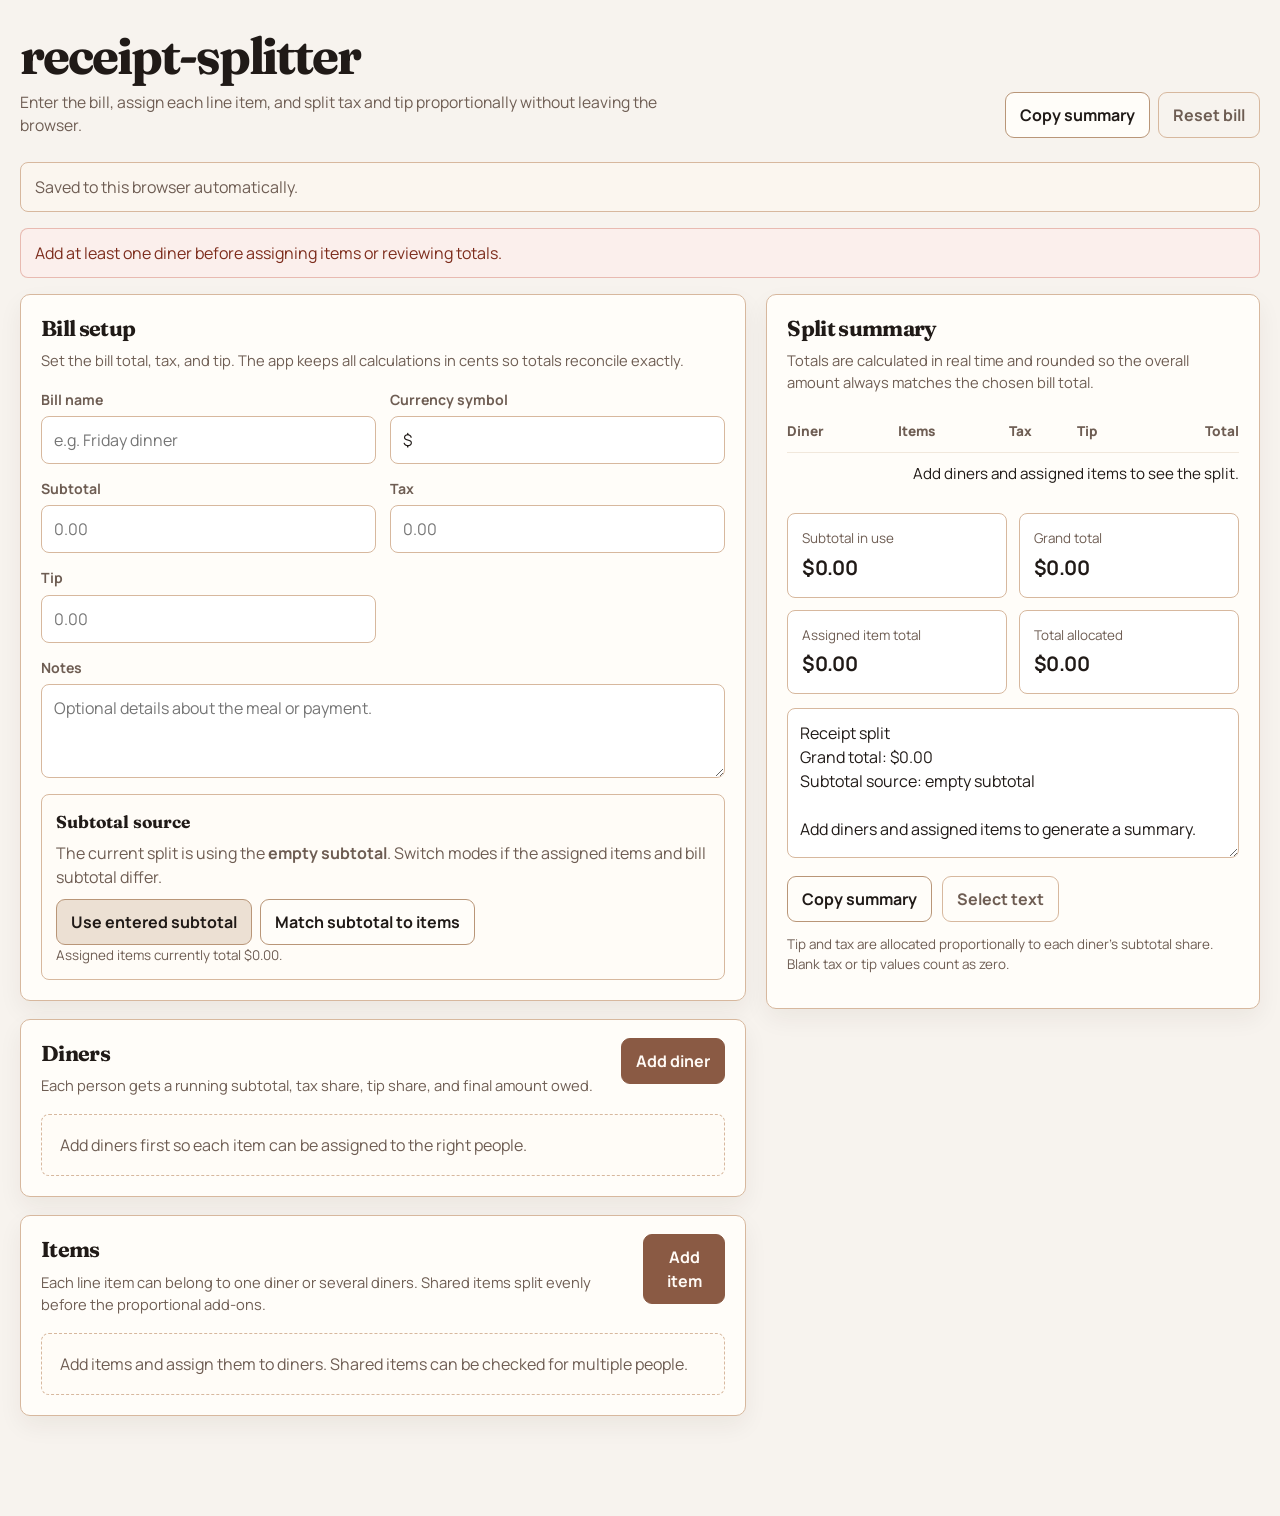
==== index.html @ 8492df39 "Migrate receipt-splitter app from build-lab" ====
<!DOCTYPE html>
<html lang="en">
<head>
  <meta charset="UTF-8">
  <meta name="viewport" content="width=device-width, initial-scale=1.0">
  <title>receipt-splitter</title>
  <meta name="description" content="Split restaurant bills fairly by assigning items, tax, and tip across friends.">
  <link rel="icon" href="data:image/svg+xml,%3Csvg xmlns='http://www.w3.org/2000/svg' viewBox='0 0 64 64'%3E%3Crect width='64' height='64' rx='10' fill='%238a5a44'/%3E%3Cpath d='M18 18h28v8H18zm0 12h28v6H18zm0 10h20v6H18z' fill='%23fffaf5'/%3E%3C/svg%3E">
  <link rel="preconnect" href="https://fonts.googleapis.com">
  <link rel="preconnect" href="https://fonts.gstatic.com" crossorigin>
  <link href="https://fonts.googleapis.com/css2?family=Fraunces:opsz,wght@9..144,600;9..144,700&family=Manrope:wght@400;500;600;700&display=swap" rel="stylesheet">
  <link rel="stylesheet" href="css/style.css">
</head>
<body>
  <div id="app"></div>
  <script src="js/app.js"></script>
</body>
</html>
---- css/style.css ----
:root {
  color-scheme: light;
  --bg: #f7f3ee;
  --surface: #fffdf9;
  --surface-strong: #f1e8dc;
  --text: #201a17;
  --muted: #6e5d53;
  --border: #d7b89e;
  --border-strong: #b99678;
  --accent: #8a5a44;
  --accent-soft: #ece0d3;
  --error: #b8402a;
  --success: #2d6a4f;
  --shadow: 0 10px 25px rgba(51, 35, 24, 0.06);
  --radius: 10px;
  --radius-sm: 8px;
}

* {
  box-sizing: border-box;
}

html,
body {
  margin: 0;
  min-height: 100%;
  background: var(--bg);
  color: var(--text);
  font-family: "Manrope", sans-serif;
}

body {
  line-height: 1.5;
}

button,
input,
textarea {
  font: inherit;
}

button {
  cursor: pointer;
}

a {
  color: inherit;
}

.app-shell {
  max-width: 1380px;
  margin: 0 auto;
  padding: 32px 20px 100px;
  animation: fade-in 320ms ease;
}

.page-header {
  display: flex;
  align-items: flex-end;
  justify-content: space-between;
  gap: 1rem;
  margin-bottom: 24px;
}

.page-header h1 {
  margin: 0;
  font-family: "Fraunces", serif;
  font-size: clamp(2.2rem, 4vw, 3.8rem);
  font-weight: 700;
  letter-spacing: -0.04em;
  line-height: 0.95;
}

.page-header p {
  max-width: 42rem;
  margin: 10px 0 0;
  color: var(--muted);
  font-size: 0.98rem;
}

.page-actions {
  display: flex;
  gap: 0.5rem;
  flex-wrap: wrap;
  justify-content: flex-end;
}

.layout {
  display: grid;
  grid-template-columns: minmax(0, 1.25fr) minmax(360px, 0.85fr);
  gap: 20px;
  align-items: start;
}

.stack {
  display: grid;
  gap: 18px;
}

.panel {
  background: var(--surface);
  border: 1px solid var(--border);
  border-radius: var(--radius);
  box-shadow: var(--shadow);
}

.panel-header {
  display: flex;
  align-items: flex-start;
  justify-content: space-between;
  gap: 0.75rem;
  padding: 18px 20px 0;
}

.panel-header h2,
.panel-header h3 {
  margin: 0;
  font-family: "Fraunces", serif;
  font-size: 1.35rem;
  letter-spacing: -0.03em;
}

.panel-header p {
  margin: 4px 0 0;
  color: var(--muted);
  font-size: 0.92rem;
}

.panel-body {
  padding: 18px 20px 20px;
}

.notice {
  margin-bottom: 16px;
  padding: 12px 14px;
  border-radius: var(--radius-sm);
  border: 1px solid var(--border);
  background: #fbf6ef;
  color: var(--muted);
}

.notice.error {
  border-color: rgba(184, 64, 42, 0.3);
  background: #fbefec;
  color: #7d2d1d;
}

.notice.success {
  border-color: rgba(45, 106, 79, 0.24);
  background: #eef7f2;
  color: #204b38;
}

.split-grid {
  display: grid;
  grid-template-columns: repeat(2, minmax(0, 1fr));
  gap: 14px;
}

.field {
  display: grid;
  gap: 6px;
}

.field label {
  font-size: 0.88rem;
  font-weight: 700;
  color: var(--muted);
}

.field input,
.field textarea {
  width: 100%;
  border: 1px solid var(--border);
  border-radius: var(--radius-sm);
  padding: 11px 12px;
  background: #fff;
  color: var(--text);
  transition: border-color 140ms ease, box-shadow 140ms ease, background-color 140ms ease;
}

.field input:focus,
.field textarea:focus {
  outline: none;
  border-color: var(--accent);
  box-shadow: 0 0 0 3px rgba(138, 90, 68, 0.12);
}

.field input.invalid,
.field textarea.invalid {
  border-color: var(--error);
  background: #fff8f6;
}

.field textarea {
  min-height: 94px;
  resize: vertical;
}

.button-row {
  display: flex;
  gap: 10px;
  flex-wrap: wrap;
}

.button,
.button-secondary,
.button-ghost {
  border-radius: 9px;
  border: 1px solid var(--border-strong);
  padding: 10px 14px;
  font-weight: 700;
  transition: background-color 120ms ease, color 120ms ease, border-color 120ms ease;
}

.button {
  background: var(--accent);
  color: #fffaf5;
  border-color: var(--accent);
}

.button:hover,
.button:focus-visible {
  background: #6f4633;
}

.button-secondary {
  background: var(--surface);
  color: var(--text);
}

.button-secondary:hover,
.button-secondary:focus-visible,
.button-secondary.is-active {
  background: var(--accent-soft);
}

.button-ghost {
  background: transparent;
  color: var(--muted);
  border-color: var(--border);
}

.button-ghost:hover,
.button-ghost:focus-visible {
  color: var(--text);
  border-color: var(--border-strong);
}

.empty-state {
  padding: 18px;
  border: 1px dashed var(--border);
  border-radius: var(--radius-sm);
  color: var(--muted);
  background: #fffcf7;
}

.list {
  display: grid;
  gap: 12px;
}

.diner-row,
.item-card {
  border: 1px solid var(--border);
  border-radius: var(--radius-sm);
  background: #fff;
}

.diner-row {
  display: grid;
  grid-template-columns: minmax(0, 1fr) auto;
  gap: 12px;
  padding: 12px;
  align-items: center;
}

.item-card {
  padding: 14px;
  display: grid;
  gap: 12px;
}

.item-top {
  display: grid;
  grid-template-columns: minmax(0, 1.7fr) 110px 88px auto;
  gap: 10px;
  align-items: end;
}

.item-assignments {
  border-top: 1px solid var(--surface-strong);
  padding-top: 12px;
}

.check-grid {
  display: flex;
  flex-wrap: wrap;
  gap: 8px;
}

.check-chip {
  display: inline-flex;
  align-items: center;
  gap: 6px;
  padding: 8px 10px;
  border: 1px solid var(--border);
  border-radius: 999px;
  background: #fffdf9;
  color: var(--text);
}

.check-chip input {
  margin: 0;
}

.item-meta {
  display: flex;
  justify-content: space-between;
  gap: 12px;
  flex-wrap: wrap;
  color: var(--muted);
  font-size: 0.9rem;
}

.summary-table {
  width: 100%;
  border-collapse: collapse;
  font-size: 0.95rem;
}

.summary-table th,
.summary-table td {
  padding: 10px 0;
  border-bottom: 1px solid var(--surface-strong);
  text-align: left;
  vertical-align: top;
}

.summary-table th {
  color: var(--muted);
  font-size: 0.85rem;
  font-weight: 800;
}

.summary-table td:last-child,
.summary-table th:last-child {
  text-align: right;
}

.summary-table tbody tr:last-child td {
  border-bottom: none;
}

.person-breakdown {
  margin-top: 4px;
  color: var(--muted);
  font-size: 0.83rem;
}

.totals-strip {
  display: grid;
  grid-template-columns: repeat(2, minmax(0, 1fr));
  gap: 12px;
  margin-top: 18px;
}

.metric {
  padding: 14px;
  border: 1px solid var(--border);
  border-radius: var(--radius-sm);
  background: #fff;
}

.metric span {
  display: block;
  color: var(--muted);
  font-size: 0.84rem;
  margin-bottom: 4px;
}

.metric strong {
  font-size: 1.25rem;
  letter-spacing: -0.03em;
}

.reconciliation {
  margin-top: 16px;
  padding: 14px;
  border-radius: var(--radius-sm);
  border: 1px solid var(--border);
  background: #fffcf7;
}

.reconciliation h3 {
  margin: 0 0 6px;
  font-family: "Fraunces", serif;
  font-size: 1.08rem;
}

.reconciliation p {
  margin: 0;
  color: var(--muted);
}

.segmented {
  margin-top: 10px;
  display: flex;
  gap: 8px;
  flex-wrap: wrap;
}

.summary-output {
  width: 100%;
  min-height: 150px;
  margin-top: 14px;
  padding: 12px;
  border: 1px solid var(--border);
  border-radius: var(--radius-sm);
  background: #fff;
  color: var(--text);
  resize: vertical;
}

.sticky-total {
  display: none;
}

.footer-note,
.status-inline {
  margin-top: 12px;
  color: var(--muted);
  font-size: 0.84rem;
}

.error-text {
  color: var(--error);
  font-size: 0.84rem;
}

@keyframes fade-in {
  from {
    opacity: 0;
    transform: translateY(8px);
  }

  to {
    opacity: 1;
    transform: translateY(0);
  }
}

@media (max-width: 1080px) {
  .layout {
    grid-template-columns: 1fr;
  }

  .page-header {
    align-items: flex-start;
    flex-direction: column;
  }

  .page-actions {
    justify-content: flex-start;
  }
}

@media (max-width: 780px) {
  .app-shell {
    padding: 22px 16px 120px;
  }

  .split-grid,
  .item-top,
  .totals-strip {
    grid-template-columns: 1fr;
  }

  .diner-row {
    grid-template-columns: 1fr;
  }

  .panel-header,
  .panel-body {
    padding-left: 16px;
    padding-right: 16px;
  }

  .sticky-total {
    display: flex;
    justify-content: space-between;
    align-items: center;
    gap: 12px;
    position: fixed;
    left: 12px;
    right: 12px;
    bottom: 12px;
    padding: 12px 14px;
    border-radius: 10px;
    background: rgba(32, 26, 23, 0.95);
    color: #fffaf5;
    box-shadow: 0 16px 32px rgba(32, 26, 23, 0.18);
    z-index: 30;
  }

  .sticky-total span {
    display: block;
    font-size: 0.82rem;
    color: rgba(255, 250, 245, 0.72);
  }

  .sticky-total strong {
    font-size: 1.05rem;
  }
}
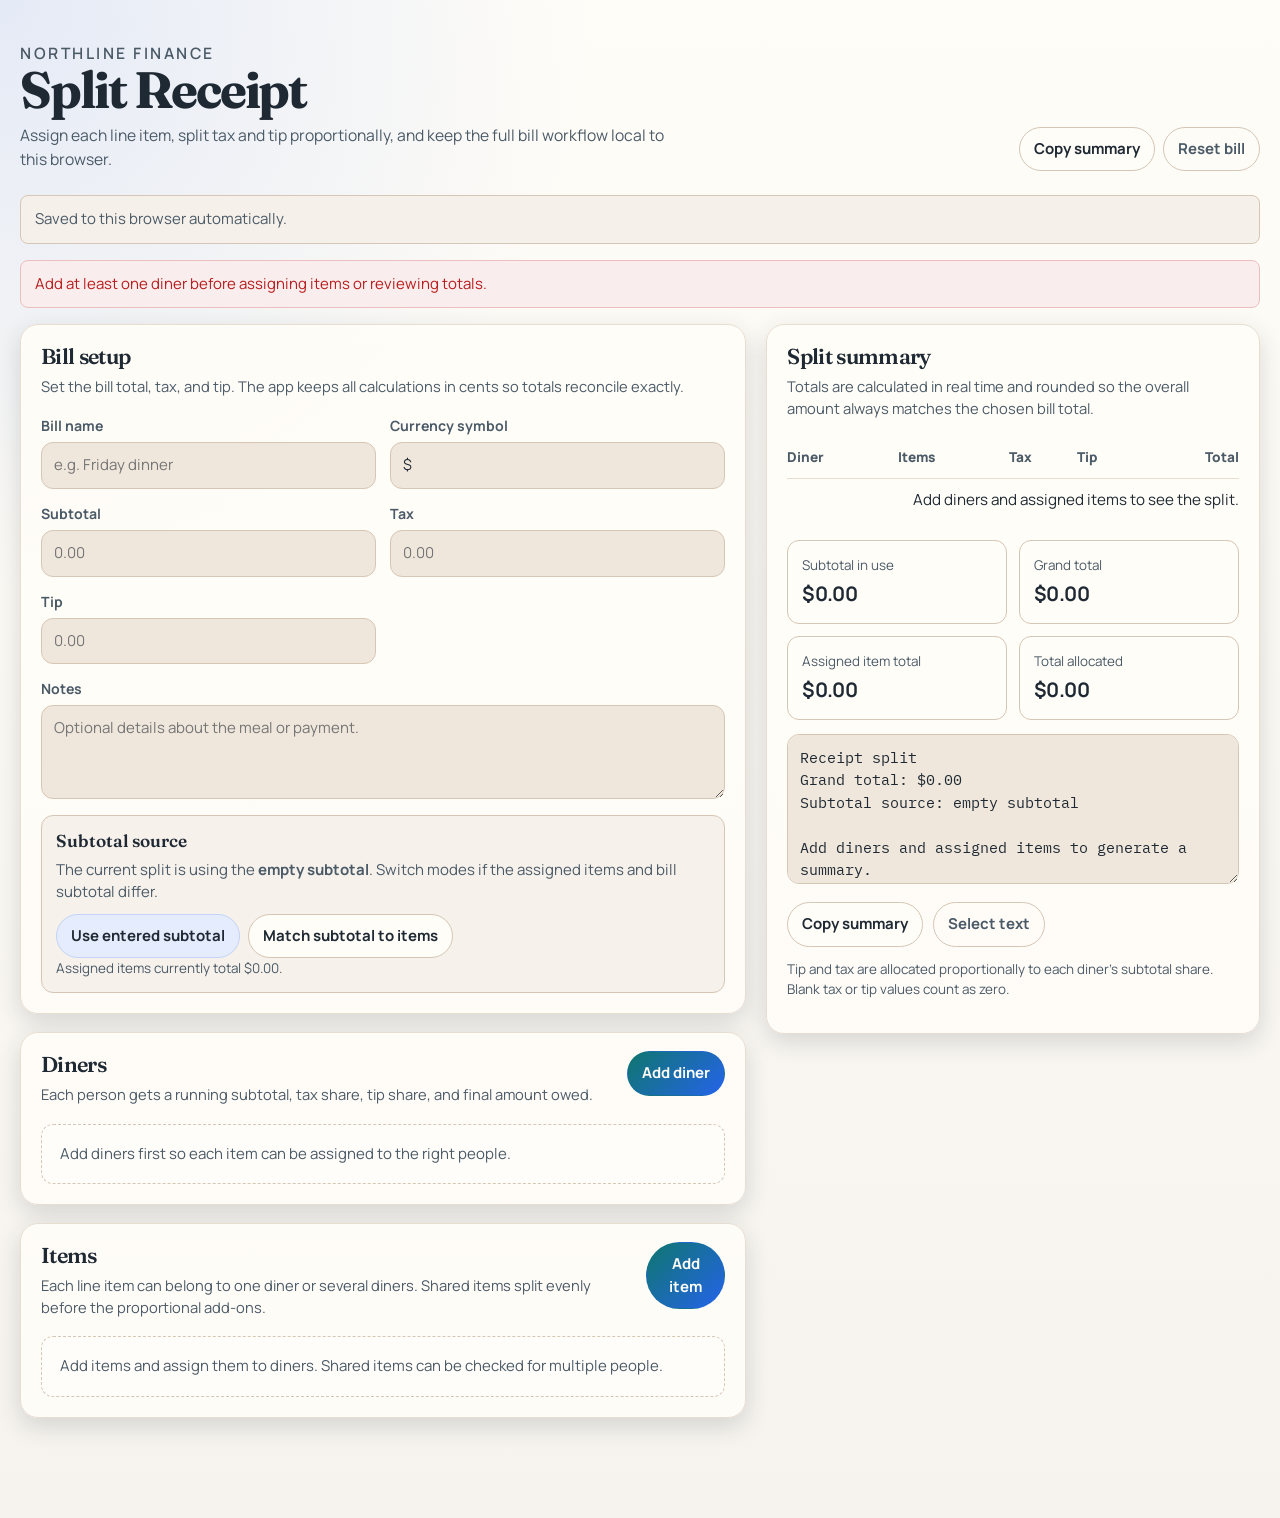
==== commit f3b0bedc: "Apply Northline rebrand foundation" ====
--- a/index.html
+++ b/index.html
@@ -3,12 +3,13 @@
 <head>
   <meta charset="UTF-8">
   <meta name="viewport" content="width=device-width, initial-scale=1.0">
-  <title>receipt-splitter</title>
-  <meta name="description" content="Split restaurant bills fairly by assigning items, tax, and tip across friends.">
-  <link rel="icon" href="data:image/svg+xml,%3Csvg xmlns='http://www.w3.org/2000/svg' viewBox='0 0 64 64'%3E%3Crect width='64' height='64' rx='10' fill='%238a5a44'/%3E%3Cpath d='M18 18h28v8H18zm0 12h28v6H18zm0 10h20v6H18z' fill='%23fffaf5'/%3E%3C/svg%3E">
+  <title>Split Receipt | Northline</title>
+  <meta name="description" content="Split restaurant bills fairly with a local-first Northline workspace for assigning items, tax, and tip.">
+  <link rel="icon" type="image/png" href="./favicon.png">
   <link rel="preconnect" href="https://fonts.googleapis.com">
   <link rel="preconnect" href="https://fonts.gstatic.com" crossorigin>
-  <link href="https://fonts.googleapis.com/css2?family=Fraunces:opsz,wght@9..144,600;9..144,700&family=Manrope:wght@400;500;600;700&display=swap" rel="stylesheet">
+  <link href="https://fonts.googleapis.com/css2?family=Fraunces:wght@500;600;700&family=IBM+Plex+Mono:wght@400;500;600&family=Manrope:wght@400;500;600;700&display=swap" rel="stylesheet">
+  <link rel="stylesheet" href="shared/tokens.css">
   <link rel="stylesheet" href="css/style.css">
 </head>
 <body>
--- a/shared/tokens.css
+++ b/shared/tokens.css
@@ -0,0 +1,167 @@
+:root {
+  /* Brand colors */
+  --color-brand-primary: #2563eb;
+  --color-brand-secondary: #0f766e;
+  --color-brand-accent: #f97316;
+
+  /* Surfaces */
+  --color-surface-base: #f6f3ee;
+  --color-surface-raised: #fffdf8;
+  --color-surface-sunken: #efe7dc;
+  --color-surface-overlay: rgba(255, 253, 248, 0.94);
+
+  /* Text */
+  --color-text-primary: #1f2933;
+  --color-text-secondary: #4b5a67;
+  --color-text-muted: #73808c;
+  --color-text-inverse: #fffdf8;
+
+  /* Borders */
+  --color-border-subtle: #e7ddd1;
+  --color-border-default: #d6c6b5;
+  --color-border-strong: #b59f88;
+
+  /* Feedback */
+  --color-status-success: #15803d;
+  --color-status-warning: #b45309;
+  --color-status-error: #b91c1c;
+  --color-status-info: #1d4ed8;
+
+  /* Typography */
+  --font-display: "Fraunces", serif;
+  --font-body: "Manrope", sans-serif;
+  --font-mono: "IBM Plex Mono", monospace;
+
+  --font-size-xs: 11px;
+  --font-size-sm: 13px;
+  --font-size-base: 15px;
+  --font-size-md: 17px;
+  --font-size-lg: 20px;
+  --font-size-xl: 24px;
+  --font-size-2xl: 30px;
+
+  --font-weight-regular: 400;
+  --font-weight-medium: 500;
+  --font-weight-bold: 600;
+
+  --line-height-tight: 1.3;
+  --line-height-normal: 1.6;
+  --line-height-loose: 1.9;
+
+  /* Spacing scale */
+  --space-1: 4px;
+  --space-2: 8px;
+  --space-3: 12px;
+  --space-4: 16px;
+  --space-5: 20px;
+  --space-6: 24px;
+  --space-8: 32px;
+  --space-10: 40px;
+  --space-12: 48px;
+  --space-16: 64px;
+
+  /* Shape */
+  --radius-sm: 4px;
+  --radius-md: 8px;
+  --radius-lg: 12px;
+  --radius-xl: 16px;
+  --radius-full: 9999px;
+
+  /* Elevation */
+  --shadow-sm: 0 1px 2px rgba(31, 41, 51, 0.08);
+  --shadow-md: 0 4px 12px rgba(31, 41, 51, 0.12);
+  --shadow-lg: 0 8px 24px rgba(31, 41, 51, 0.16);
+
+  /* Motion */
+  --duration-fast: 120ms;
+  --duration-normal: 220ms;
+  --duration-slow: 360ms;
+  --ease-default: cubic-bezier(0.4, 0, 0.2, 1);
+  --ease-spring: cubic-bezier(0.34, 1.56, 0.64, 1);
+
+  color-scheme: light;
+}
+
+html {
+  scroll-behavior: smooth;
+}
+
+body {
+  margin: 0;
+  background: var(--color-surface-base);
+  color: var(--color-text-primary);
+  font-family: var(--font-body);
+  font-size: var(--font-size-base);
+  font-weight: var(--font-weight-regular);
+  line-height: var(--line-height-normal);
+  text-rendering: optimizeLegibility;
+  -webkit-font-smoothing: antialiased;
+  -moz-osx-font-smoothing: grayscale;
+}
+
+*,
+*::before,
+*::after {
+  box-sizing: border-box;
+}
+
+button,
+input,
+select,
+textarea {
+  font: inherit;
+}
+
+h1,
+h2,
+h3,
+h4,
+h5,
+h6 {
+  margin: 0;
+  font-family: var(--font-display);
+  font-weight: var(--font-weight-bold);
+  line-height: var(--line-height-tight);
+  color: var(--color-text-primary);
+}
+
+code,
+pre,
+kbd,
+samp {
+  font-family: var(--font-mono);
+}
+
+a {
+  color: var(--color-brand-primary);
+  text-decoration-thickness: 1px;
+  text-underline-offset: 0.16em;
+}
+
+a:hover {
+  color: var(--color-brand-secondary);
+}
+
+:focus-visible {
+  outline: 3px solid color-mix(in srgb, var(--color-brand-accent) 60%, white);
+  outline-offset: 2px;
+}
+
+::selection {
+  background: color-mix(in srgb, var(--color-brand-accent) 22%, white);
+  color: var(--color-text-primary);
+}
+
+@media (prefers-reduced-motion: reduce) {
+  html {
+    scroll-behavior: auto;
+  }
+
+  *,
+  *::before,
+  *::after {
+    animation-duration: 0.01ms !important;
+    animation-iteration-count: 1 !important;
+    transition-duration: 0.01ms !important;
+  }
+}
--- a/css/style.css
+++ b/css/style.css
@@ -1,21 +1,3 @@
-:root {
-  color-scheme: light;
-  --bg: #f7f3ee;
-  --surface: #fffdf9;
-  --surface-strong: #f1e8dc;
-  --text: #201a17;
-  --muted: #6e5d53;
-  --border: #d7b89e;
-  --border-strong: #b99678;
-  --accent: #8a5a44;
-  --accent-soft: #ece0d3;
-  --error: #b8402a;
-  --success: #2d6a4f;
-  --shadow: 0 10px 25px rgba(51, 35, 24, 0.06);
-  --radius: 10px;
-  --radius-sm: 8px;
-}
-
 * {
   box-sizing: border-box;
 }
@@ -24,9 +6,11 @@
 body {
   margin: 0;
   min-height: 100%;
-  background: var(--bg);
-  color: var(--text);
-  font-family: "Manrope", sans-serif;
+  background:
+    radial-gradient(circle at top left, rgba(37, 99, 235, 0.12), transparent 30%),
+    linear-gradient(180deg, #fffdf8 0%, var(--color-surface-base) 100%);
+  color: var(--color-text-primary);
+  font-family: var(--font-body);
 }
 
 body {
@@ -62,9 +46,18 @@
   margin-bottom: 24px;
 }
 
+.eyebrow {
+  margin: 0 0 8px;
+  text-transform: uppercase;
+  letter-spacing: 0.16em;
+  font-size: var(--font-size-xs);
+  font-weight: var(--font-weight-bold);
+  color: var(--color-brand-secondary);
+}
+
 .page-header h1 {
   margin: 0;
-  font-family: "Fraunces", serif;
+  font-family: var(--font-display);
   font-size: clamp(2.2rem, 4vw, 3.8rem);
   font-weight: 700;
   letter-spacing: -0.04em;
@@ -74,7 +67,7 @@
 .page-header p {
   max-width: 42rem;
   margin: 10px 0 0;
-  color: var(--muted);
+  color: var(--color-text-secondary);
   font-size: 0.98rem;
 }
 
@@ -98,10 +91,10 @@
 }
 
 .panel {
-  background: var(--surface);
-  border: 1px solid var(--border);
-  border-radius: var(--radius);
-  box-shadow: var(--shadow);
+  background: color-mix(in srgb, var(--color-surface-raised) 94%, transparent);
+  border: 1px solid var(--color-border-subtle);
+  border-radius: calc(var(--radius-xl) + 2px);
+  box-shadow: var(--shadow-lg);
 }
 
 .panel-header {
@@ -115,14 +108,14 @@
 .panel-header h2,
 .panel-header h3 {
   margin: 0;
-  font-family: "Fraunces", serif;
+  font-family: var(--font-display);
   font-size: 1.35rem;
   letter-spacing: -0.03em;
 }
 
 .panel-header p {
   margin: 4px 0 0;
-  color: var(--muted);
+  color: var(--color-text-secondary);
   font-size: 0.92rem;
 }
 
@@ -133,22 +126,22 @@
 .notice {
   margin-bottom: 16px;
   padding: 12px 14px;
-  border-radius: var(--radius-sm);
-  border: 1px solid var(--border);
-  background: #fbf6ef;
-  color: var(--muted);
+  border-radius: var(--radius-md);
+  border: 1px solid var(--color-border-default);
+  background: color-mix(in srgb, var(--color-surface-sunken) 60%, white);
+  color: var(--color-text-secondary);
 }
 
 .notice.error {
-  border-color: rgba(184, 64, 42, 0.3);
-  background: #fbefec;
-  color: #7d2d1d;
+  border-color: color-mix(in srgb, var(--color-status-error) 28%, white);
+  background: color-mix(in srgb, var(--color-status-error) 8%, white);
+  color: var(--color-status-error);
 }
 
 .notice.success {
-  border-color: rgba(45, 106, 79, 0.24);
-  background: #eef7f2;
-  color: #204b38;
+  border-color: color-mix(in srgb, var(--color-status-success) 28%, white);
+  background: color-mix(in srgb, var(--color-status-success) 8%, white);
+  color: var(--color-status-success);
 }
 
 .split-grid {
@@ -165,31 +158,31 @@
 .field label {
   font-size: 0.88rem;
   font-weight: 700;
-  color: var(--muted);
+  color: var(--color-text-secondary);
 }
 
 .field input,
 .field textarea {
   width: 100%;
-  border: 1px solid var(--border);
-  border-radius: var(--radius-sm);
+  border: 1px solid var(--color-border-default);
+  border-radius: var(--radius-lg);
   padding: 11px 12px;
-  background: #fff;
-  color: var(--text);
+  background: var(--color-surface-sunken);
+  color: var(--color-text-primary);
   transition: border-color 140ms ease, box-shadow 140ms ease, background-color 140ms ease;
 }
 
 .field input:focus,
 .field textarea:focus {
   outline: none;
-  border-color: var(--accent);
-  box-shadow: 0 0 0 3px rgba(138, 90, 68, 0.12);
+  border-color: var(--color-brand-primary);
+  box-shadow: 0 0 0 3px color-mix(in srgb, var(--color-brand-accent) 18%, white);
 }
 
 .field input.invalid,
 .field textarea.invalid {
-  border-color: var(--error);
-  background: #fff8f6;
+  border-color: var(--color-status-error);
+  background: color-mix(in srgb, var(--color-status-error) 6%, white);
 }
 
 .field textarea {
@@ -206,53 +199,54 @@
 .button,
 .button-secondary,
 .button-ghost {
-  border-radius: 9px;
-  border: 1px solid var(--border-strong);
+  border-radius: var(--radius-full);
+  border: 1px solid var(--color-border-default);
   padding: 10px 14px;
   font-weight: 700;
   transition: background-color 120ms ease, color 120ms ease, border-color 120ms ease;
 }
 
 .button {
-  background: var(--accent);
-  color: #fffaf5;
-  border-color: var(--accent);
+  background: linear-gradient(135deg, var(--color-brand-secondary) 0%, var(--color-brand-primary) 100%);
+  color: var(--color-text-inverse);
+  border-color: transparent;
 }
 
 .button:hover,
 .button:focus-visible {
-  background: #6f4633;
+  background: linear-gradient(135deg, var(--color-brand-secondary) 0%, var(--color-brand-primary) 100%);
 }
 
 .button-secondary {
-  background: var(--surface);
-  color: var(--text);
+  background: var(--color-surface-raised);
+  color: var(--color-text-primary);
 }
 
 .button-secondary:hover,
 .button-secondary:focus-visible,
 .button-secondary.is-active {
-  background: var(--accent-soft);
+  background: color-mix(in srgb, var(--color-brand-primary) 12%, white);
+  border-color: color-mix(in srgb, var(--color-brand-primary) 28%, white);
 }
 
 .button-ghost {
   background: transparent;
-  color: var(--muted);
-  border-color: var(--border);
+  color: var(--color-text-secondary);
+  border-color: var(--color-border-default);
 }
 
 .button-ghost:hover,
 .button-ghost:focus-visible {
-  color: var(--text);
-  border-color: var(--border-strong);
+  color: var(--color-text-primary);
+  border-color: var(--color-border-strong);
 }
 
 .empty-state {
   padding: 18px;
-  border: 1px dashed var(--border);
-  border-radius: var(--radius-sm);
-  color: var(--muted);
-  background: #fffcf7;
+  border: 1px dashed var(--color-border-default);
+  border-radius: var(--radius-lg);
+  color: var(--color-text-secondary);
+  background: color-mix(in srgb, var(--color-surface-raised) 86%, white);
 }
 
 .list {
@@ -262,9 +256,9 @@
 
 .diner-row,
 .item-card {
-  border: 1px solid var(--border);
-  border-radius: var(--radius-sm);
-  background: #fff;
+  border: 1px solid var(--color-border-default);
+  border-radius: var(--radius-lg);
+  background: var(--color-surface-raised);
 }
 
 .diner-row {
@@ -289,7 +283,7 @@
 }
 
 .item-assignments {
-  border-top: 1px solid var(--surface-strong);
+  border-top: 1px solid var(--color-border-subtle);
   padding-top: 12px;
 }
 
@@ -304,10 +298,10 @@
   align-items: center;
   gap: 6px;
   padding: 8px 10px;
-  border: 1px solid var(--border);
+  border: 1px solid var(--color-border-default);
   border-radius: 999px;
-  background: #fffdf9;
-  color: var(--text);
+  background: color-mix(in srgb, var(--color-surface-raised) 85%, white);
+  color: var(--color-text-primary);
 }
 
 .check-chip input {
@@ -319,7 +313,7 @@
   justify-content: space-between;
   gap: 12px;
   flex-wrap: wrap;
-  color: var(--muted);
+  color: var(--color-text-secondary);
   font-size: 0.9rem;
 }
 
@@ -332,13 +326,13 @@
 .summary-table th,
 .summary-table td {
   padding: 10px 0;
-  border-bottom: 1px solid var(--surface-strong);
+  border-bottom: 1px solid var(--color-border-subtle);
   text-align: left;
   vertical-align: top;
 }
 
 .summary-table th {
-  color: var(--muted);
+  color: var(--color-text-secondary);
   font-size: 0.85rem;
   font-weight: 800;
 }
@@ -354,7 +348,7 @@
 
 .person-breakdown {
   margin-top: 4px;
-  color: var(--muted);
+  color: var(--color-text-secondary);
   font-size: 0.83rem;
 }
 
@@ -367,14 +361,14 @@
 
 .metric {
   padding: 14px;
-  border: 1px solid var(--border);
-  border-radius: var(--radius-sm);
-  background: #fff;
+  border: 1px solid var(--color-border-default);
+  border-radius: var(--radius-lg);
+  background: var(--color-surface-raised);
 }
 
 .metric span {
   display: block;
-  color: var(--muted);
+  color: var(--color-text-secondary);
   font-size: 0.84rem;
   margin-bottom: 4px;
 }
@@ -387,20 +381,20 @@
 .reconciliation {
   margin-top: 16px;
   padding: 14px;
-  border-radius: var(--radius-sm);
-  border: 1px solid var(--border);
-  background: #fffcf7;
+  border-radius: var(--radius-lg);
+  border: 1px solid var(--color-border-default);
+  background: color-mix(in srgb, var(--color-surface-sunken) 58%, white);
 }
 
 .reconciliation h3 {
   margin: 0 0 6px;
-  font-family: "Fraunces", serif;
+  font-family: var(--font-display);
   font-size: 1.08rem;
 }
 
 .reconciliation p {
   margin: 0;
-  color: var(--muted);
+  color: var(--color-text-secondary);
 }
 
 .segmented {
@@ -415,10 +409,11 @@
   min-height: 150px;
   margin-top: 14px;
   padding: 12px;
-  border: 1px solid var(--border);
-  border-radius: var(--radius-sm);
-  background: #fff;
-  color: var(--text);
+  border: 1px solid var(--color-border-default);
+  border-radius: var(--radius-lg);
+  background: var(--color-surface-sunken);
+  color: var(--color-text-primary);
+  font-family: var(--font-mono);
   resize: vertical;
 }
 
@@ -429,12 +424,12 @@
 .footer-note,
 .status-inline {
   margin-top: 12px;
-  color: var(--muted);
+  color: var(--color-text-secondary);
   font-size: 0.84rem;
 }
 
 .error-text {
-  color: var(--error);
+  color: var(--color-status-error);
   font-size: 0.84rem;
 }
 
@@ -497,16 +492,16 @@
     bottom: 12px;
     padding: 12px 14px;
     border-radius: 10px;
-    background: rgba(32, 26, 23, 0.95);
-    color: #fffaf5;
-    box-shadow: 0 16px 32px rgba(32, 26, 23, 0.18);
+    background: rgba(31, 41, 51, 0.92);
+    color: var(--color-text-inverse);
+    box-shadow: var(--shadow-lg);
     z-index: 30;
   }
 
   .sticky-total span {
     display: block;
     font-size: 0.82rem;
-    color: rgba(255, 250, 245, 0.72);
+    color: rgba(255, 253, 248, 0.72);
   }
 
   .sticky-total strong {
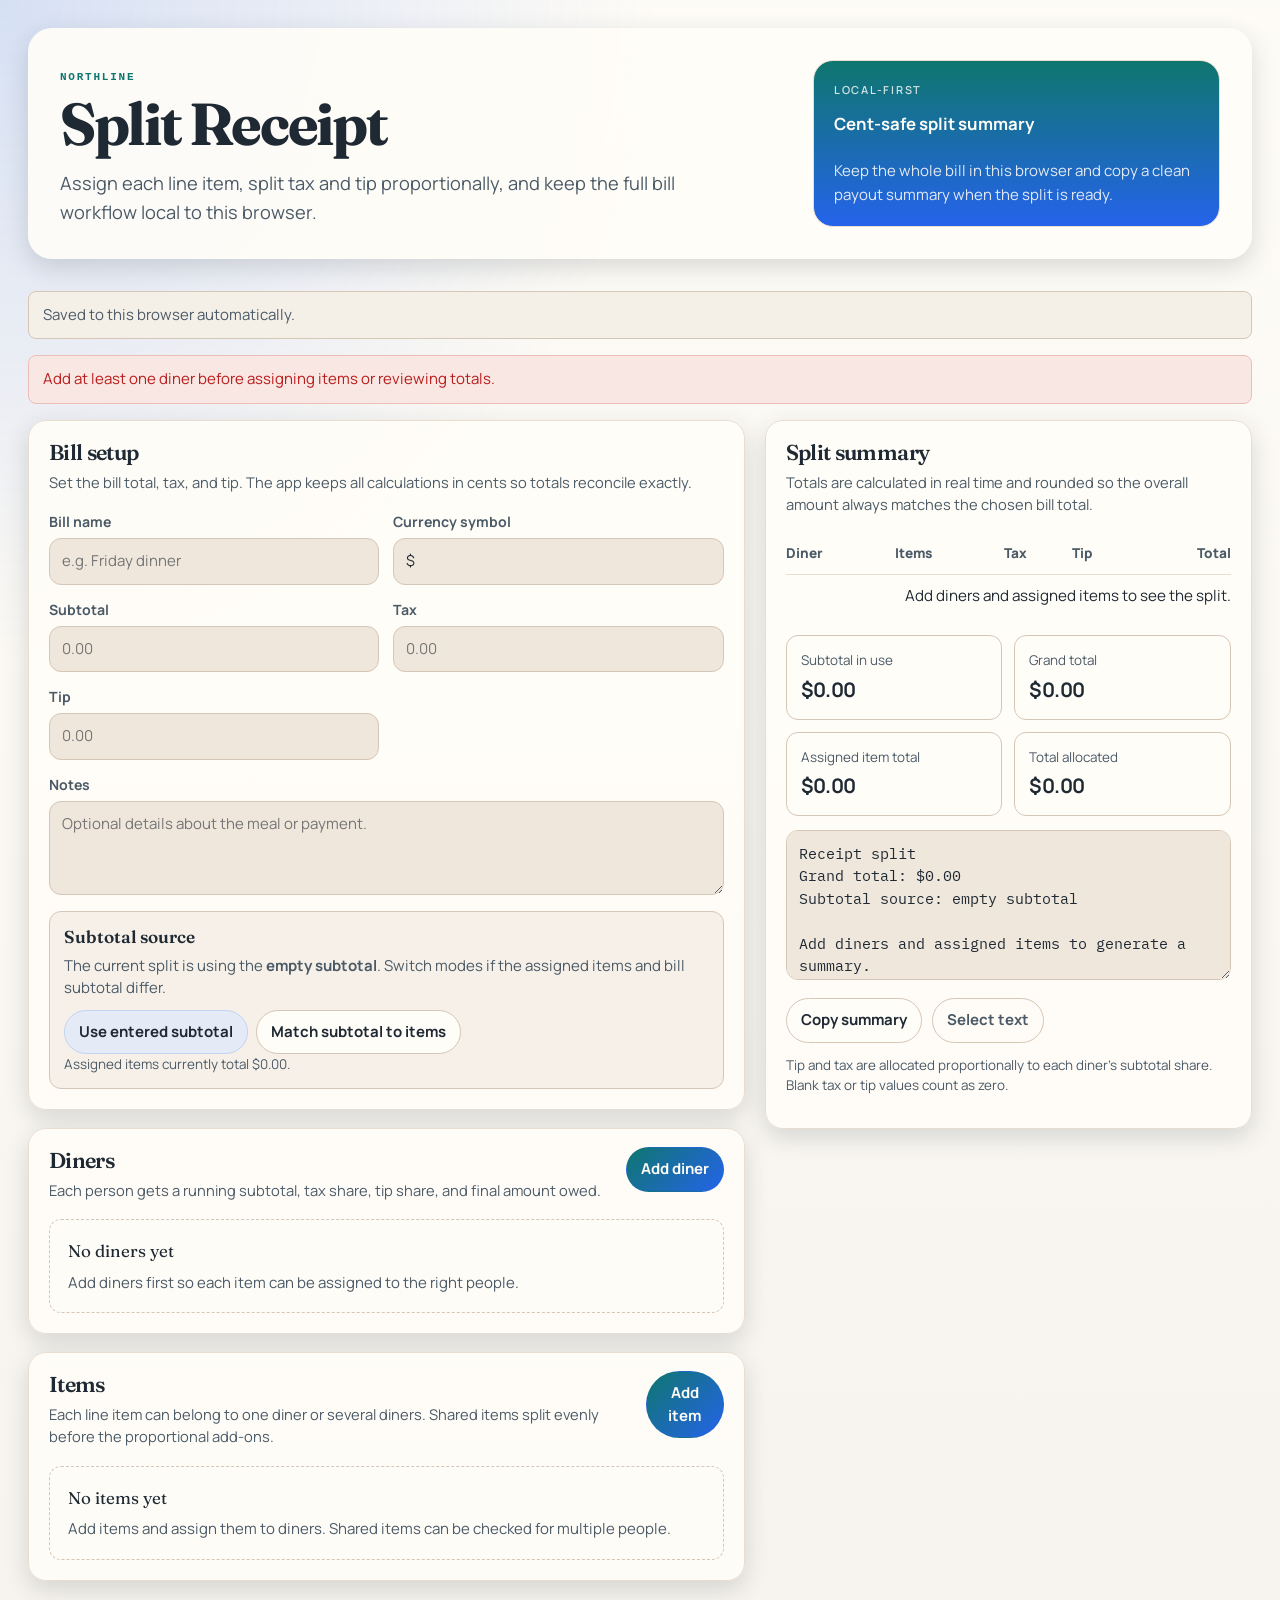
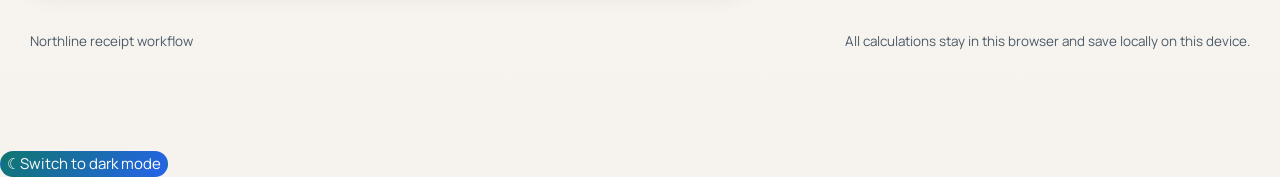
==== commit df52024c: "Standardize Northline UI shell contract across pages" ====
--- a/index.html
+++ b/index.html
@@ -10,6 +10,9 @@
   <link rel="preconnect" href="https://fonts.gstatic.com" crossorigin>
   <link href="https://fonts.googleapis.com/css2?family=Fraunces:wght@500;600;700&family=IBM+Plex+Mono:wght@400;500;600&family=Manrope:wght@400;500;600;700&display=swap" rel="stylesheet">
   <link rel="stylesheet" href="shared/tokens.css">
+  <link rel="stylesheet" href="shared/darkmode.css">
+  <link rel="stylesheet" href="shared/northline-contract.css">
+  <script src="shared/darkmode.js"></script>
   <link rel="stylesheet" href="css/style.css">
 </head>
 <body>
--- a/shared/tokens.css
+++ b/shared/tokens.css
@@ -71,6 +71,19 @@
   --shadow-sm: 0 1px 2px rgba(31, 41, 51, 0.08);
   --shadow-md: 0 4px 12px rgba(31, 41, 51, 0.12);
   --shadow-lg: 0 8px 24px rgba(31, 41, 51, 0.16);
+
+
+  /* Shared product shell */
+  --northline-shell-max-width: 1360px;
+  --northline-shell-padding: clamp(1rem, 2.4vw, 1.75rem);
+  --northline-shell-gap: clamp(1rem, 2vw, 1.5rem);
+  --northline-shell-radius: calc(var(--radius-xl) + var(--space-2));
+  --northline-shell-padding-block: clamp(1.5rem, 3vw, 2rem);
+  --northline-shell-padding-inline: clamp(1.25rem, 2.8vw, 2rem);
+  --northline-title-size: clamp(2.45rem, 4.7vw, 3.7rem);
+  --northline-title-max-width: 11ch;
+  --northline-subtitle-size: clamp(1rem, 1.8vw, 1.14rem);
+  --northline-shell-surface: color-mix(in srgb, var(--color-surface-raised) 92%, transparent);
 
   /* Motion */
   --duration-fast: 120ms;
--- a/shared/northline-contract.css
+++ b/shared/northline-contract.css
@@ -0,0 +1,124 @@
+:root {
+  --northline-contract-panel-radius: var(--northline-shell-radius);
+  --northline-contract-border: var(--color-border-subtle);
+}
+
+.app-shell,
+.page-shell,
+.shell,
+.site-shell {
+  width: min(var(--northline-shell-max-width), calc(100% - (var(--northline-shell-padding) * 2)));
+  margin: 0 auto;
+  padding-top: var(--northline-shell-padding);
+}
+
+.hero-panel,
+.topbar,
+.hero,
+.suite-hero,
+.landing-hero-panel {
+  border-radius: var(--northline-contract-panel-radius);
+  border: 1px solid var(--northline-contract-border);
+  background: color-mix(in srgb, var(--color-surface-raised) 92%, transparent);
+  box-shadow: var(--shadow-lg);
+  padding: var(--northline-shell-padding-block) var(--northline-shell-padding-inline);
+}
+
+.eyebrow {
+  margin: 0 0 var(--space-2);
+  font-family: var(--font-mono);
+  font-size: var(--font-size-xs);
+  font-weight: var(--font-weight-bold);
+  letter-spacing: 0.16em;
+  text-transform: uppercase;
+  color: var(--color-brand-secondary);
+}
+
+.hero-panel h1,
+.topbar h1,
+.hero h1,
+.suite-hero h1,
+.landing-hero-panel h1 {
+  margin: 0;
+  font-family: var(--font-display);
+  font-size: var(--northline-title-size);
+  line-height: 0.98;
+  max-width: var(--northline-title-max-width);
+}
+
+.hero-copy,
+.subtitle {
+  margin-top: var(--space-4);
+  max-width: 58ch;
+  color: var(--color-text-secondary);
+  font-size: var(--northline-subtitle-size);
+  line-height: var(--line-height-normal);
+}
+
+.hero-note,
+.tool-meta {
+  border-radius: calc(var(--radius-lg) + var(--space-2));
+  border: 1px solid var(--color-border-subtle);
+  background: color-mix(in srgb, var(--color-surface-sunken) 70%, var(--color-surface-raised));
+}
+
+button,
+input,
+select,
+textarea,
+.button,
+.primary-button,
+.ghost-button,
+.download-button,
+.copy-button,
+.icon-button,
+.utility-button {
+  border-radius: var(--radius-full);
+  border: 1px solid var(--color-border-default);
+  font-family: var(--font-body);
+}
+
+button,
+.button,
+.primary-button,
+.download-button {
+  background: linear-gradient(135deg, var(--color-brand-secondary) 0%, var(--color-brand-primary) 100%);
+  color: var(--color-text-inverse);
+  border-color: transparent;
+  font-weight: var(--font-weight-bold);
+}
+
+button:hover,
+.button:hover,
+.primary-button:hover,
+.download-button:hover,
+.copy-button:hover,
+.ghost-button:hover,
+.icon-button:hover,
+.utility-button:hover {
+  transform: translateY(-1px);
+}
+
+.panel,
+.summary-cell,
+.feature-card,
+.results-panel,
+.editor-panel,
+.card,
+.list-card,
+.stat-card,
+.history-card {
+  border-radius: calc(var(--radius-lg) + var(--space-1));
+  border: 1px solid var(--color-border-subtle);
+  background: color-mix(in srgb, var(--color-surface-raised) 94%, transparent);
+}
+
+@media (max-width: 900px) {
+  .hero-panel,
+  .topbar,
+  .hero,
+  .suite-hero,
+  .landing-hero-panel {
+    grid-template-columns: 1fr;
+  }
+}
--- a/css/style.css
+++ b/css/style.css
@@ -7,8 +7,8 @@
   margin: 0;
   min-height: 100%;
   background:
-    radial-gradient(circle at top left, rgba(37, 99, 235, 0.12), transparent 30%),
-    linear-gradient(180deg, #fffdf8 0%, var(--color-surface-base) 100%);
+    radial-gradient(circle at top left, color-mix(in srgb, var(--color-brand-primary) 18%, transparent), transparent 30%),
+    linear-gradient(180deg, color-mix(in srgb, var(--color-surface-raised) 84%, var(--color-surface-base)) 0%, var(--color-surface-base) 100%);
   color: var(--color-text-primary);
   font-family: var(--font-body);
 }
@@ -32,18 +32,25 @@
 }
 
 .app-shell {
-  max-width: 1380px;
+  width: min(var(--northline-shell-max-width), calc(100% - (var(--northline-shell-padding) * 2)));
   margin: 0 auto;
-  padding: 32px 20px 100px;
+  padding: var(--northline-shell-padding) 0 100px;
   animation: fade-in 320ms ease;
 }
 
-.page-header {
-  display: flex;
-  align-items: flex-end;
-  justify-content: space-between;
-  gap: 1rem;
-  margin-bottom: 24px;
+.hero-panel {
+  display: grid;
+  grid-template-columns: minmax(0, 1.7fr) minmax(260px, 0.95fr);
+  align-items: end;
+  gap: var(--northline-shell-gap);
+  margin: 0 0 32px;
+  padding: 32px;
+  border: 1px solid var(--color-border-subtle-ui);
+  border-radius: var(--northline-shell-radius);
+  background: rgba(255, 253, 248, 0.92);
+  box-shadow: var(--shadow-lg);
+  color: #1f2933;
+  font: 15px/1.6 Manrope, sans-serif;
 }
 
 .eyebrow {
@@ -55,27 +62,59 @@
   color: var(--color-brand-secondary);
 }
 
-.page-header h1 {
+.hero-panel h1 {
   margin: 0;
   font-family: var(--font-display);
-  font-size: clamp(2.2rem, 4vw, 3.8rem);
+  font-size: var(--northline-title-size);
   font-weight: 700;
   letter-spacing: -0.04em;
-  line-height: 0.95;
-}
-
-.page-header p {
-  max-width: 42rem;
-  margin: 10px 0 0;
-  color: var(--color-text-secondary);
-  font-size: 0.98rem;
+  line-height: 0.98;
+  max-width: var(--northline-title-max-width);
+}
+
+.hero-copy {
+  max-width: 58ch;
+  margin: 16px 0 0;
+  color: var(--color-text-secondary);
+  font-size: var(--northline-subtitle-size);
+  line-height: 1.6;
+}
+
+.hero-note {
+  display: grid;
+  gap: var(--space-3);
+  padding: var(--space-5);
+  border-radius: calc(var(--radius-lg) + var(--space-2));
+  background: linear-gradient(180deg, var(--color-brand-secondary) 0%, var(--color-brand-primary) 100%);
+  color: var(--color-text-inverse);
+}
+
+.hero-note-label {
+  margin: 0;
+  text-transform: uppercase;
+  letter-spacing: 0.16em;
+  font-size: var(--font-size-xs);
+  font-weight: var(--font-weight-bold);
+  color: color-mix(in srgb, var(--color-text-inverse) 82%, transparent);
+}
+
+.hero-note strong {
+  display: block;
+  font-size: 1.05rem;
+  margin-bottom: 10px;
+}
+
+.hero-note p:last-child {
+  margin: 0;
+  color: color-mix(in srgb, var(--color-text-inverse) 88%, transparent);
+  line-height: 1.55;
 }
 
 .page-actions {
   display: flex;
   gap: 0.5rem;
   flex-wrap: wrap;
-  justify-content: flex-end;
+  justify-content: flex-start;
 }
 
 .layout {
@@ -128,19 +167,19 @@
   padding: 12px 14px;
   border-radius: var(--radius-md);
   border: 1px solid var(--color-border-default);
-  background: color-mix(in srgb, var(--color-surface-sunken) 60%, white);
+  background: color-mix(in srgb, var(--color-surface-sunken) 60%, var(--color-surface-raised));
   color: var(--color-text-secondary);
 }
 
 .notice.error {
-  border-color: color-mix(in srgb, var(--color-status-error) 28%, white);
-  background: color-mix(in srgb, var(--color-status-error) 8%, white);
+  border-color: color-mix(in srgb, var(--color-status-error) 28%, var(--color-surface-raised));
+  background: color-mix(in srgb, var(--color-status-error) 10%, var(--color-surface-raised));
   color: var(--color-status-error);
 }
 
 .notice.success {
-  border-color: color-mix(in srgb, var(--color-status-success) 28%, white);
-  background: color-mix(in srgb, var(--color-status-success) 8%, white);
+  border-color: color-mix(in srgb, var(--color-status-success) 28%, var(--color-surface-raised));
+  background: color-mix(in srgb, var(--color-status-success) 10%, var(--color-surface-raised));
   color: var(--color-status-success);
 }
 
@@ -176,13 +215,13 @@
 .field textarea:focus {
   outline: none;
   border-color: var(--color-brand-primary);
-  box-shadow: 0 0 0 3px color-mix(in srgb, var(--color-brand-accent) 18%, white);
+  box-shadow: 0 0 0 3px color-mix(in srgb, var(--color-brand-accent) 18%, transparent);
 }
 
 .field input.invalid,
 .field textarea.invalid {
   border-color: var(--color-status-error);
-  background: color-mix(in srgb, var(--color-status-error) 6%, white);
+  background: color-mix(in srgb, var(--color-status-error) 8%, var(--color-surface-raised));
 }
 
 .field textarea {
@@ -203,7 +242,12 @@
   border: 1px solid var(--color-border-default);
   padding: 10px 14px;
   font-weight: 700;
-  transition: background-color 120ms ease, color 120ms ease, border-color 120ms ease;
+  transition:
+    background-color 120ms ease,
+    color 120ms ease,
+    border-color 120ms ease,
+    transform 120ms ease,
+    box-shadow 120ms ease;
 }
 
 .button {
@@ -222,11 +266,18 @@
   color: var(--color-text-primary);
 }
 
+.button:hover,
+.button-secondary:hover,
+.button-ghost:hover {
+  transform: translateY(-1px);
+}
+
 .button-secondary:hover,
 .button-secondary:focus-visible,
 .button-secondary.is-active {
-  background: color-mix(in srgb, var(--color-brand-primary) 12%, white);
-  border-color: color-mix(in srgb, var(--color-brand-primary) 28%, white);
+  background: color-mix(in srgb, var(--color-brand-primary) 12%, var(--color-surface-raised));
+  border-color: color-mix(in srgb, var(--color-brand-primary) 28%, var(--color-surface-raised));
+  color: var(--color-text-primary);
 }
 
 .button-ghost {
@@ -246,7 +297,18 @@
   border: 1px dashed var(--color-border-default);
   border-radius: var(--radius-lg);
   color: var(--color-text-secondary);
-  background: color-mix(in srgb, var(--color-surface-raised) 86%, white);
+  background: color-mix(in srgb, var(--color-surface-raised) 86%, var(--color-surface-base));
+}
+
+.empty-title {
+  margin: 0 0 var(--space-2);
+  color: var(--color-text-primary);
+  font-family: var(--font-display);
+  font-size: var(--font-size-md);
+}
+
+.empty-copy {
+  margin: 0;
 }
 
 .list {
@@ -300,7 +362,7 @@
   padding: 8px 10px;
   border: 1px solid var(--color-border-default);
   border-radius: 999px;
-  background: color-mix(in srgb, var(--color-surface-raised) 85%, white);
+  background: color-mix(in srgb, var(--color-surface-raised) 85%, var(--color-surface-base));
   color: var(--color-text-primary);
 }
 
@@ -383,7 +445,7 @@
   padding: 14px;
   border-radius: var(--radius-lg);
   border: 1px solid var(--color-border-default);
-  background: color-mix(in srgb, var(--color-surface-sunken) 58%, white);
+  background: color-mix(in srgb, var(--color-surface-sunken) 58%, var(--color-surface-raised));
 }
 
 .reconciliation h3 {
@@ -428,6 +490,22 @@
   font-size: 0.84rem;
 }
 
+.page-footer {
+  display: flex;
+  justify-content: space-between;
+  gap: 16px;
+  flex-wrap: wrap;
+  margin-top: var(--space-8);
+  padding: 18px 2px 0;
+  border-top: 1px solid var(--color-border-subtle-ui);
+  color: var(--color-text-secondary);
+  font-size: 0.84rem;
+}
+
+.page-footer p {
+  margin: 0;
+}
+
 .error-text {
   color: var(--color-status-error);
   font-size: 0.84rem;
@@ -450,13 +528,16 @@
     grid-template-columns: 1fr;
   }
 
-  .page-header {
-    align-items: flex-start;
-    flex-direction: column;
+  .hero-panel {
+    grid-template-columns: 1fr;
   }
 
   .page-actions {
     justify-content: flex-start;
+  }
+
+  .page-footer {
+    flex-direction: column;
   }
 }
 
@@ -508,3 +589,23 @@
     font-size: 1.05rem;
   }
 }
+
+@media (prefers-reduced-motion: reduce) {
+  .app-shell {
+    animation: none;
+  }
+
+  .button,
+  .button-secondary,
+  .button-ghost,
+  .field input,
+  .field textarea {
+    transition: none;
+  }
+
+  .button:hover,
+  .button-secondary:hover,
+  .button-ghost:hover {
+    transform: none;
+  }
+}
